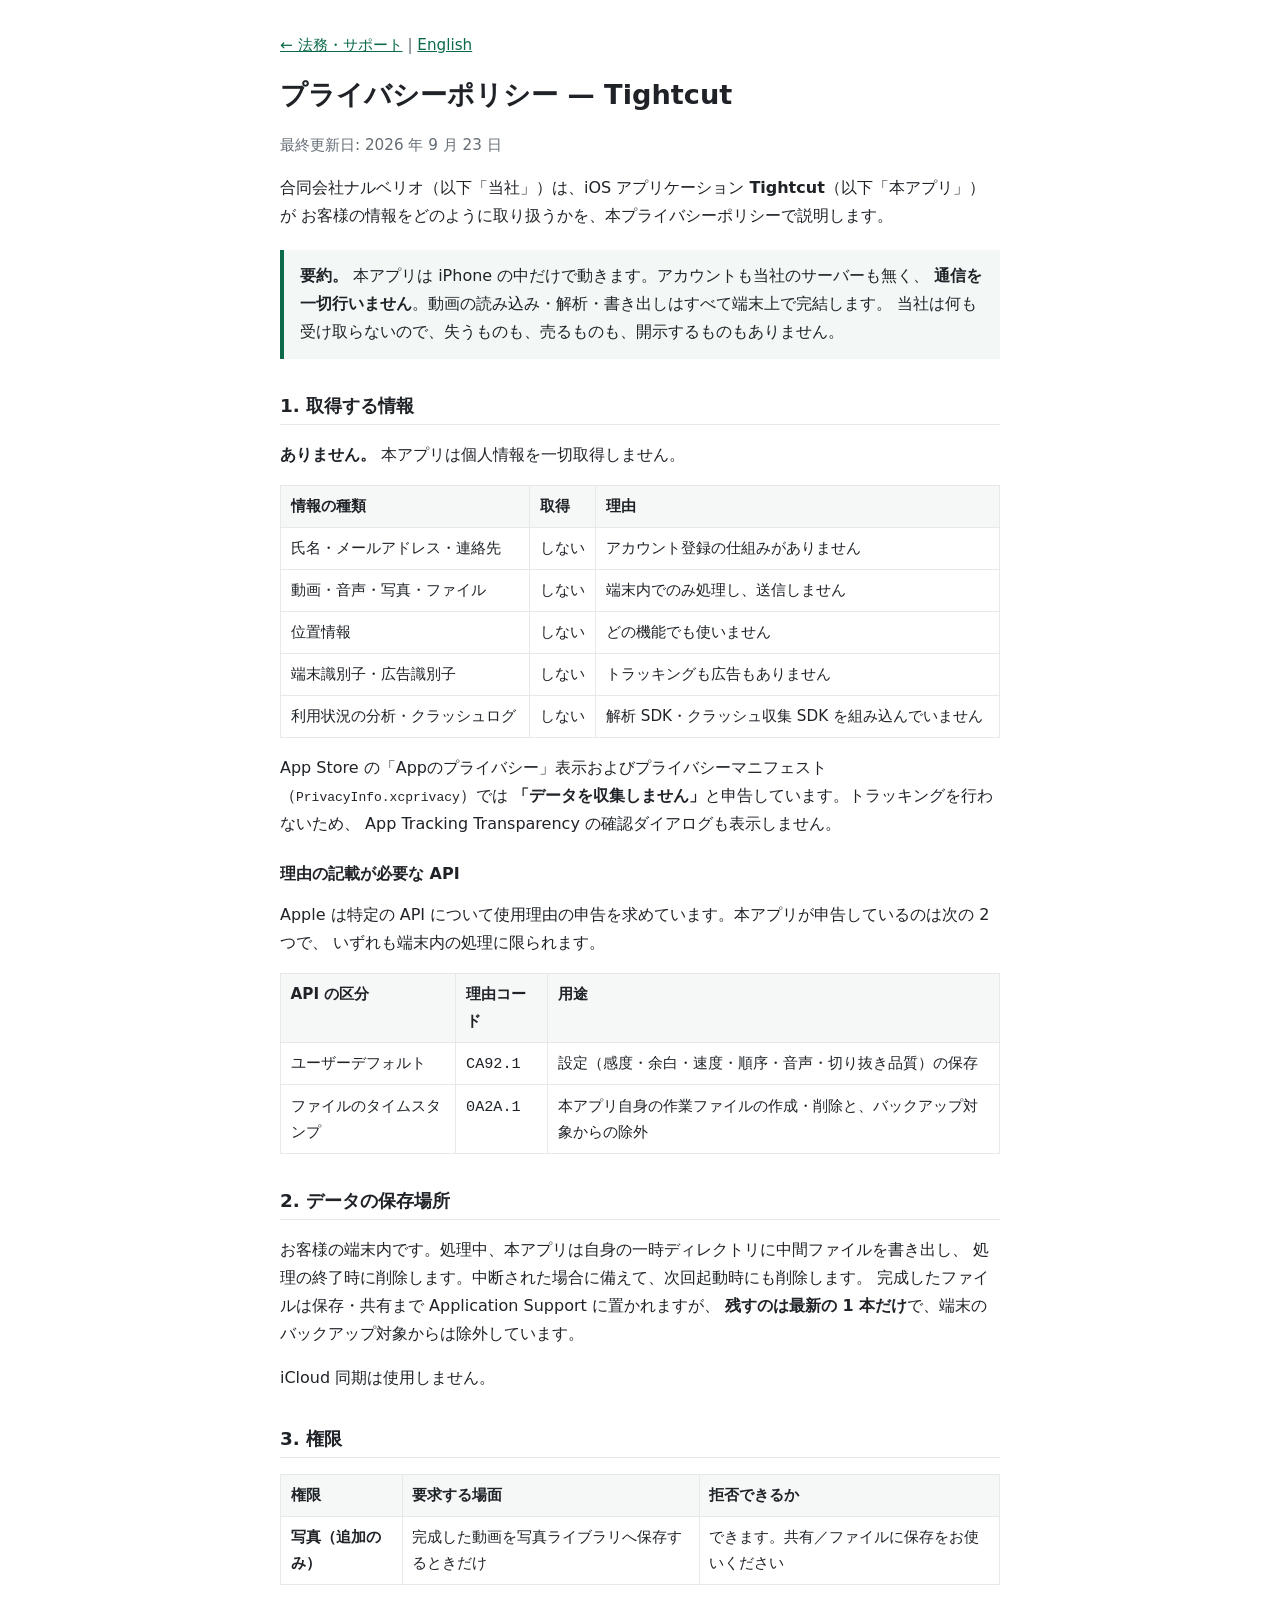
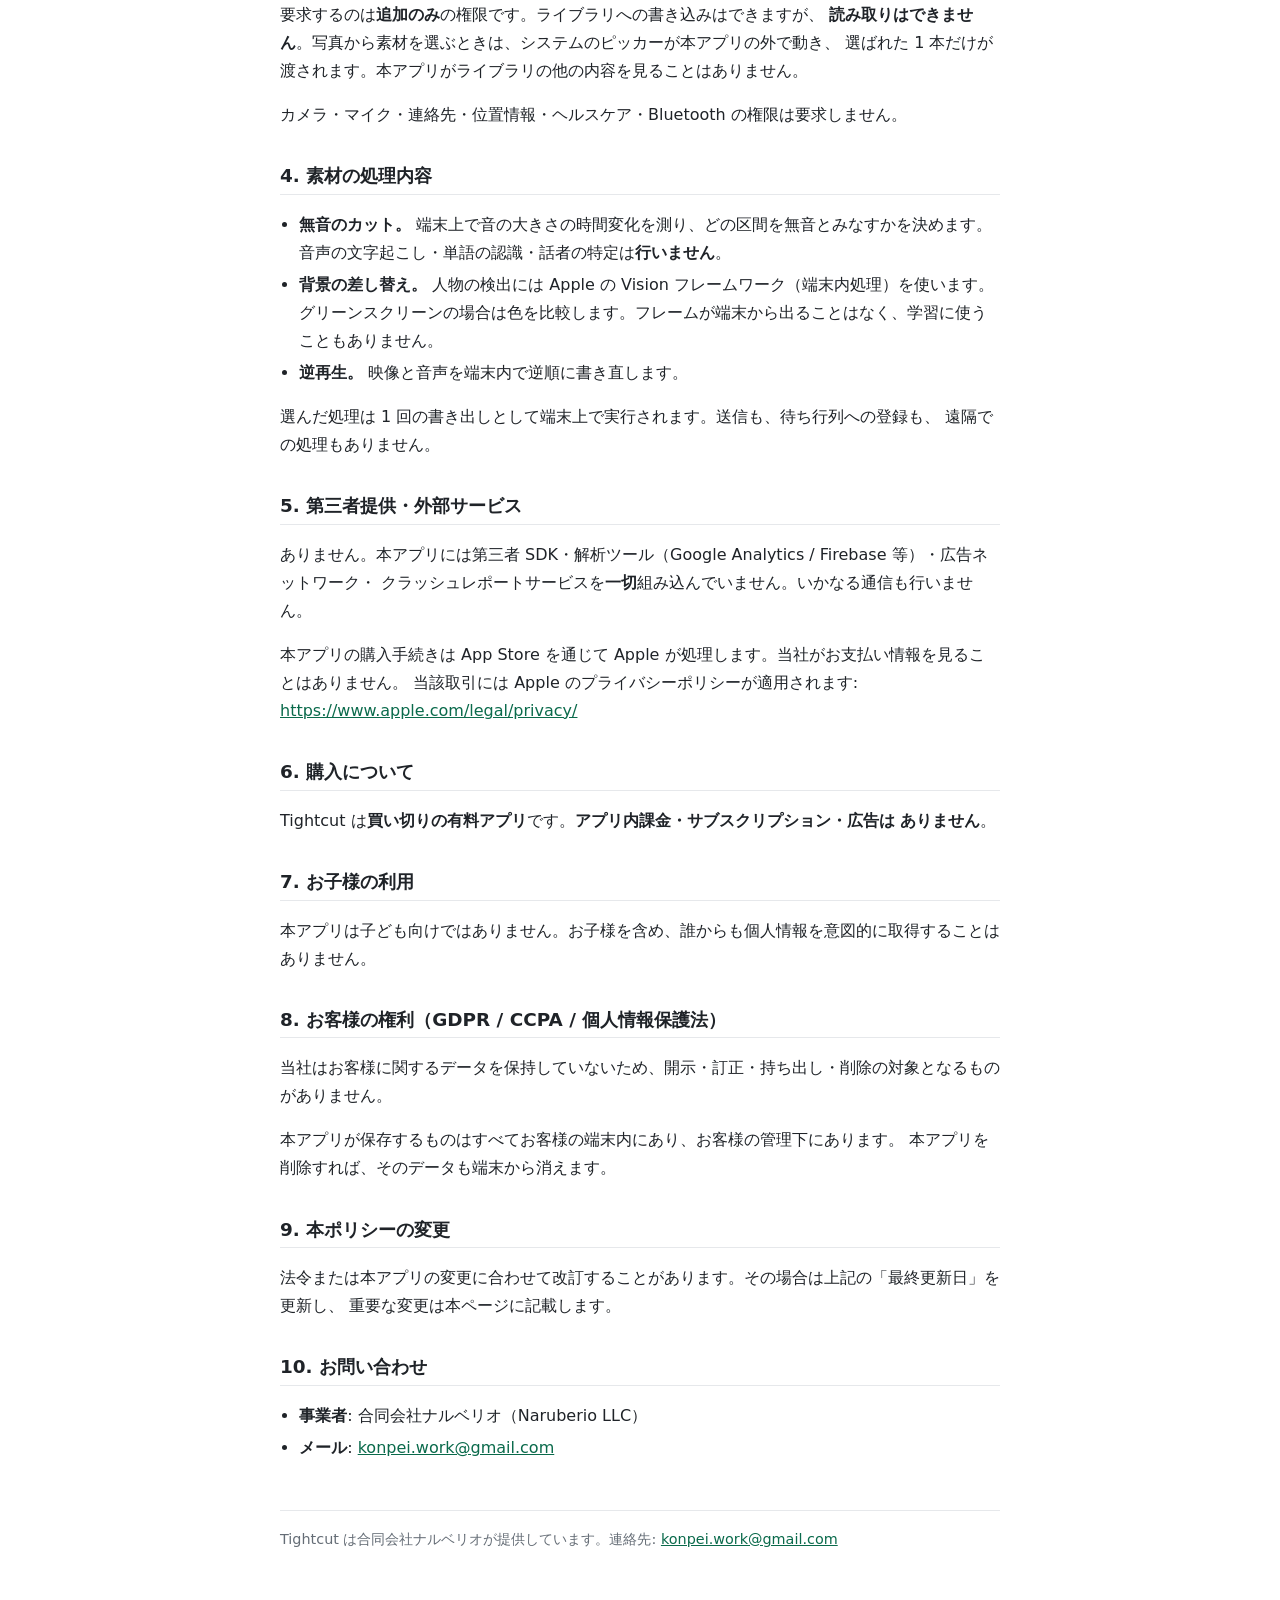
==== privacy-policy-ja.html @ 907ceb96 "docs: Tightcut の法務・サポートページを追加（KAN-833） Co-Authored-By: Claude Opus 5 (1M context) <noreply@anthropic" ====
<!DOCTYPE html>
<html lang="ja">
<head>
  <meta charset="utf-8">
  <meta name="viewport" content="width=device-width, initial-scale=1">
  <title>プライバシーポリシー — Tightcut</title>
  <link rel="stylesheet" href="style.css">
</head>
<body>
  <p class="meta"><a href="index.html">&larr; 法務・サポート</a> | <a href="privacy-policy.html">English</a></p>
  <h1>プライバシーポリシー — Tightcut</h1>
  <p class="meta">最終更新日: 2026 年 9 月 23 日</p>

  <p>合同会社ナルベリオ（以下「当社」）は、iOS アプリケーション <strong>Tightcut</strong>（以下「本アプリ」）が
  お客様の情報をどのように取り扱うかを、本プライバシーポリシーで説明します。</p>

  <div class="lede">
    <strong>要約。</strong> 本アプリは iPhone の中だけで動きます。アカウントも当社のサーバーも無く、
    <strong>通信を一切行いません</strong>。動画の読み込み・解析・書き出しはすべて端末上で完結します。
    当社は何も受け取らないので、失うものも、売るものも、開示するものもありません。
  </div>

  <h2>1. 取得する情報</h2>
  <p><strong>ありません。</strong> 本アプリは個人情報を一切取得しません。</p>
  <table>
    <tr><th>情報の種類</th><th>取得</th><th>理由</th></tr>
    <tr><td>氏名・メールアドレス・連絡先</td><td class="center">しない</td><td>アカウント登録の仕組みがありません</td></tr>
    <tr><td>動画・音声・写真・ファイル</td><td class="center">しない</td><td>端末内でのみ処理し、送信しません</td></tr>
    <tr><td>位置情報</td><td class="center">しない</td><td>どの機能でも使いません</td></tr>
    <tr><td>端末識別子・広告識別子</td><td class="center">しない</td><td>トラッキングも広告もありません</td></tr>
    <tr><td>利用状況の分析・クラッシュログ</td><td class="center">しない</td><td>解析 SDK・クラッシュ収集 SDK を組み込んでいません</td></tr>
  </table>
  <p>App Store の「Appのプライバシー」表示およびプライバシーマニフェスト（<code>PrivacyInfo.xcprivacy</code>）では
  <strong>「データを収集しません」</strong>と申告しています。トラッキングを行わないため、
  App Tracking Transparency の確認ダイアログも表示しません。</p>

  <h3>理由の記載が必要な API</h3>
  <p>Apple は特定の API について使用理由の申告を求めています。本アプリが申告しているのは次の 2 つで、
  いずれも端末内の処理に限られます。</p>
  <table>
    <tr><th>API の区分</th><th>理由コード</th><th>用途</th></tr>
    <tr><td>ユーザーデフォルト</td><td><code>CA92.1</code></td><td>設定（感度・余白・速度・順序・音声・切り抜き品質）の保存</td></tr>
    <tr><td>ファイルのタイムスタンプ</td><td><code>0A2A.1</code></td><td>本アプリ自身の作業ファイルの作成・削除と、バックアップ対象からの除外</td></tr>
  </table>

  <h2>2. データの保存場所</h2>
  <p>お客様の端末内です。処理中、本アプリは自身の一時ディレクトリに中間ファイルを書き出し、
  処理の終了時に削除します。中断された場合に備えて、次回起動時にも削除します。
  完成したファイルは保存・共有まで Application Support に置かれますが、
  <strong>残すのは最新の 1 本だけ</strong>で、端末のバックアップ対象からは除外しています。</p>
  <p>iCloud 同期は使用しません。</p>

  <h2>3. 権限</h2>
  <table>
    <tr><th>権限</th><th>要求する場面</th><th>拒否できるか</th></tr>
    <tr><td><strong>写真（追加のみ）</strong></td><td>完成した動画を写真ライブラリへ保存するときだけ</td><td>できます。共有／ファイルに保存をお使いください</td></tr>
  </table>
  <p>要求するのは<strong>追加のみ</strong>の権限です。ライブラリへの書き込みはできますが、
  <strong>読み取りはできません</strong>。写真から素材を選ぶときは、システムのピッカーが本アプリの外で動き、
  選ばれた 1 本だけが渡されます。本アプリがライブラリの他の内容を見ることはありません。</p>
  <p>カメラ・マイク・連絡先・位置情報・ヘルスケア・Bluetooth の権限は要求しません。</p>

  <h2>4. 素材の処理内容</h2>
  <ul>
    <li><strong>無音のカット。</strong> 端末上で音の大きさの時間変化を測り、どの区間を無音とみなすかを決めます。
    音声の文字起こし・単語の認識・話者の特定は<strong>行いません</strong>。</li>
    <li><strong>背景の差し替え。</strong> 人物の検出には Apple の Vision フレームワーク（端末内処理）を使います。
    グリーンスクリーンの場合は色を比較します。フレームが端末から出ることはなく、学習に使うこともありません。</li>
    <li><strong>逆再生。</strong> 映像と音声を端末内で逆順に書き直します。</li>
  </ul>
  <p>選んだ処理は 1 回の書き出しとして端末上で実行されます。送信も、待ち行列への登録も、
  遠隔での処理もありません。</p>

  <h2>5. 第三者提供・外部サービス</h2>
  <p>ありません。本アプリには第三者 SDK・解析ツール（Google Analytics / Firebase 等）・広告ネットワーク・
  クラッシュレポートサービスを<strong>一切</strong>組み込んでいません。いかなる通信も行いません。</p>
  <p>本アプリの購入手続きは App Store を通じて Apple が処理します。当社がお支払い情報を見ることはありません。
  当該取引には Apple のプライバシーポリシーが適用されます:
  <a href="https://www.apple.com/legal/privacy/">https://www.apple.com/legal/privacy/</a></p>

  <h2>6. 購入について</h2>
  <p>Tightcut は<strong>買い切りの有料アプリ</strong>です。<strong>アプリ内課金・サブスクリプション・広告は
  ありません</strong>。</p>

  <h2>7. お子様の利用</h2>
  <p>本アプリは子ども向けではありません。お子様を含め、誰からも個人情報を意図的に取得することはありません。</p>

  <h2>8. お客様の権利（GDPR / CCPA / 個人情報保護法）</h2>
  <p>当社はお客様に関するデータを保持していないため、開示・訂正・持ち出し・削除の対象となるものがありません。</p>
  <p>本アプリが保存するものはすべてお客様の端末内にあり、お客様の管理下にあります。
  本アプリを削除すれば、そのデータも端末から消えます。</p>

  <h2>9. 本ポリシーの変更</h2>
  <p>法令または本アプリの変更に合わせて改訂することがあります。その場合は上記の「最終更新日」を更新し、
  重要な変更は本ページに記載します。</p>

  <h2>10. お問い合わせ</h2>
  <ul>
    <li><strong>事業者</strong>: 合同会社ナルベリオ（Naruberio LLC）</li>
    <li><strong>メール</strong>: <a href="mailto:konpei.work@gmail.com">konpei.work@gmail.com</a></li>
  </ul>

  <footer>Tightcut は合同会社ナルベリオが提供しています。連絡先: <a href="mailto:konpei.work@gmail.com">konpei.work@gmail.com</a></footer>
</body>
</html>
---- style.css ----
/* Tightcut 法務・サポートページの共通スタイル。
   ページごとに <style> を写すと 7 か所の重複になるので 1 本に寄せる。 */
body {
  font-family: -apple-system, BlinkMacSystemFont, "Segoe UI", "Hiragino Sans",
    "Noto Sans JP", system-ui, sans-serif;
  max-width: 720px;
  margin: 2rem auto;
  padding: 0 1rem 4rem;
  line-height: 1.75;
  color: #1f2328;
  background: #fff;
}
h1,
h2,
h3 { font-weight: 600; line-height: 1.35; }
h1 { font-size: 1.7rem; }
h2 {
  font-size: 1.15rem;
  margin-top: 2.2rem;
  border-bottom: 1px solid #e6e8eb;
  padding-bottom: 0.3rem;
}
h3 { font-size: 1rem; margin-top: 1.6rem; }
a { color: #0a6a4b; }
a:hover { text-decoration: underline; }
ul { padding-left: 1.2rem; }
li { margin: 0.25rem 0; }
table { border-collapse: collapse; width: 100%; margin: 1rem 0; font-size: 0.95rem; }
th,
td { border: 1px solid #e6e8eb; padding: 0.45rem 0.6rem; text-align: left; vertical-align: top; }
th { background: #f6f8f7; font-weight: 600; }
td.center { text-align: center; }
.meta { color: #656d76; font-size: 0.95rem; }
.lede { background: #f3f8f6; border-left: 4px solid #0a6a4b; padding: 0.8rem 1rem; margin: 1.2rem 0; }
footer {
  margin-top: 3rem;
  color: #656d76;
  font-size: 0.9rem;
  border-top: 1px solid #e6e8eb;
  padding-top: 1rem;
}
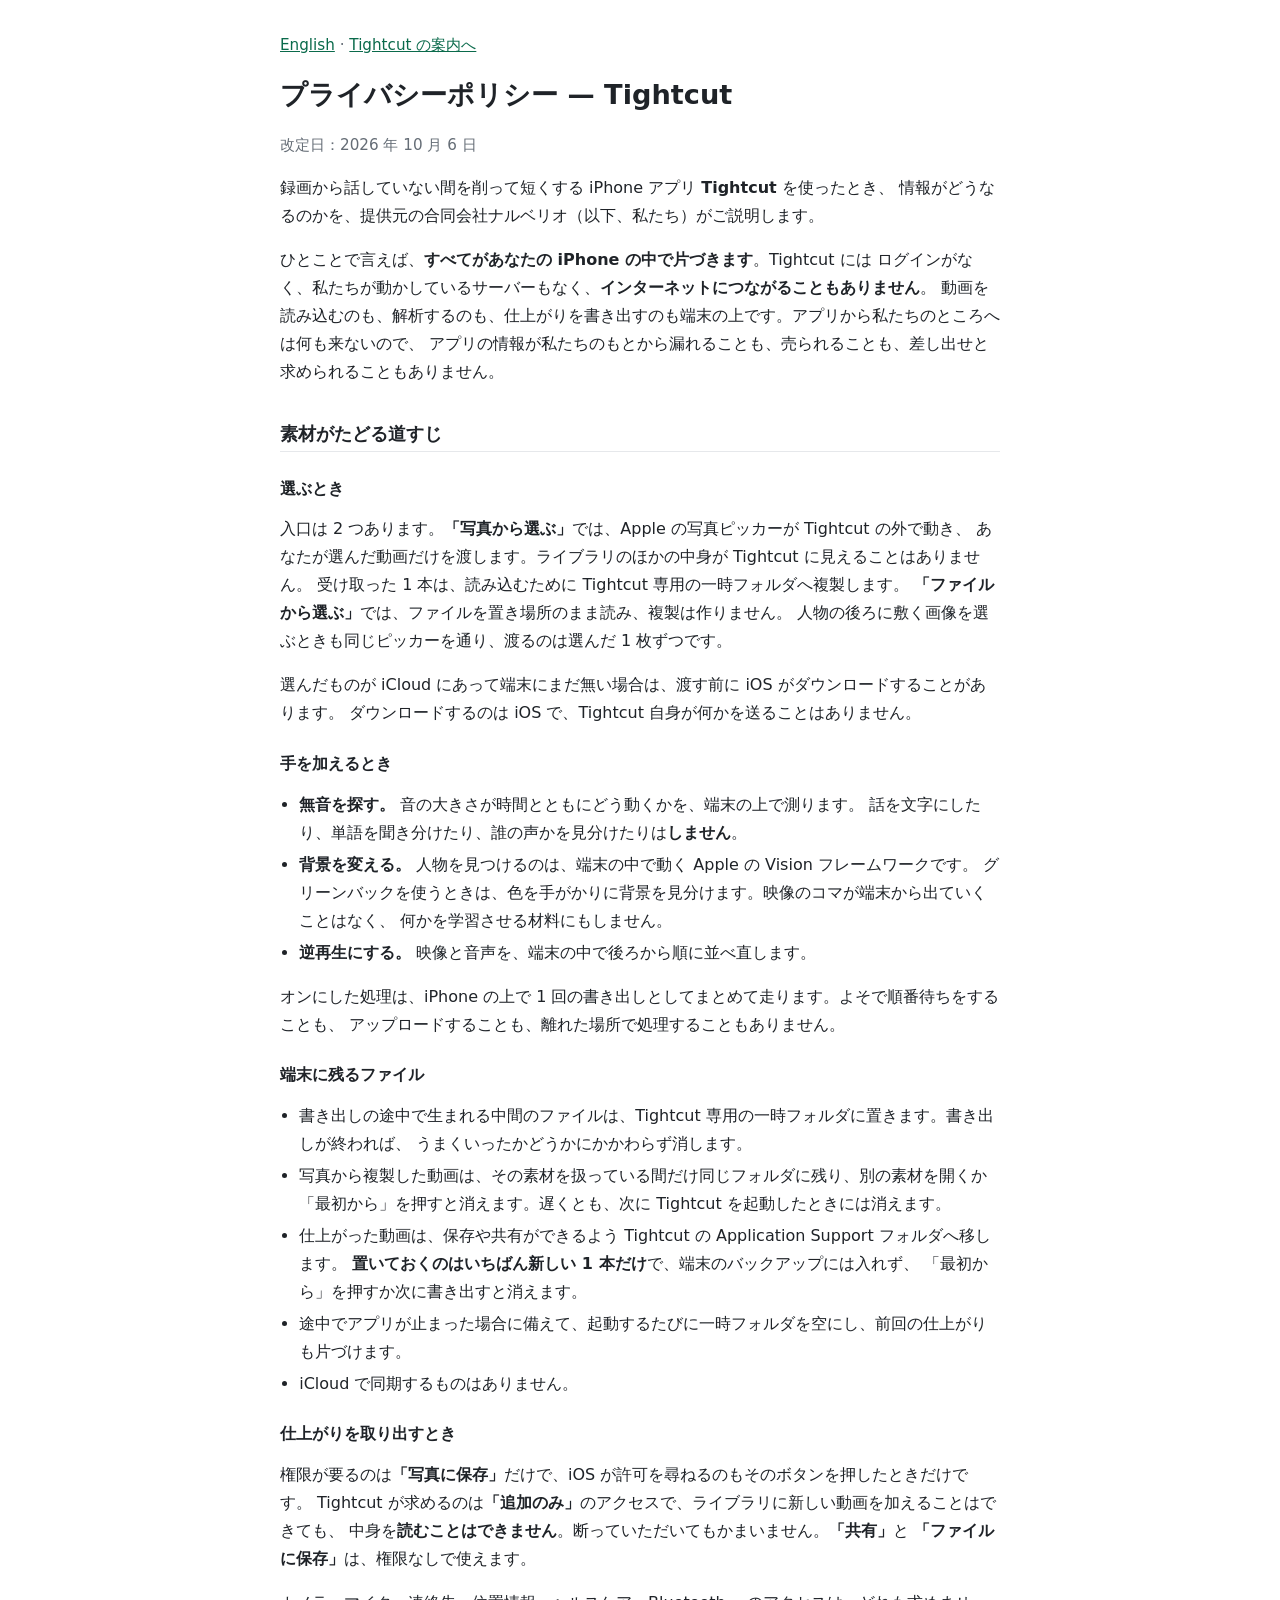
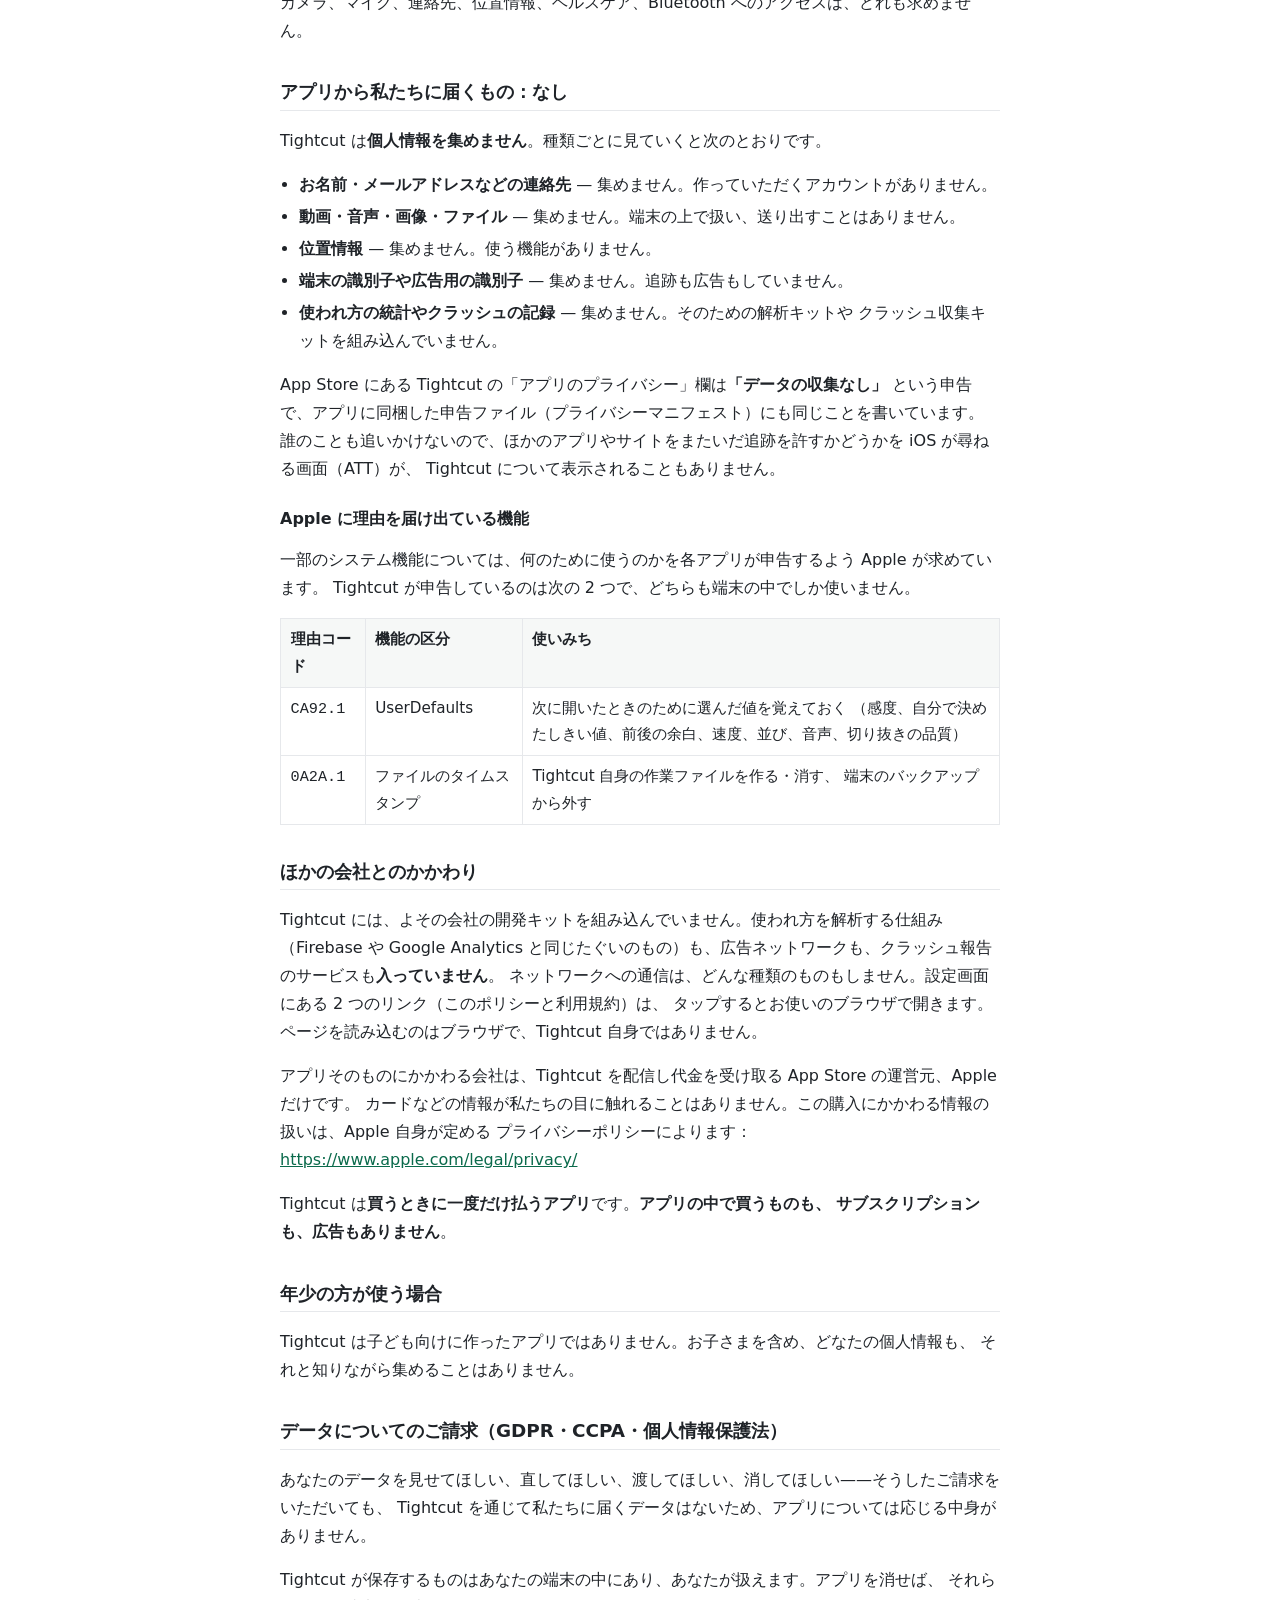
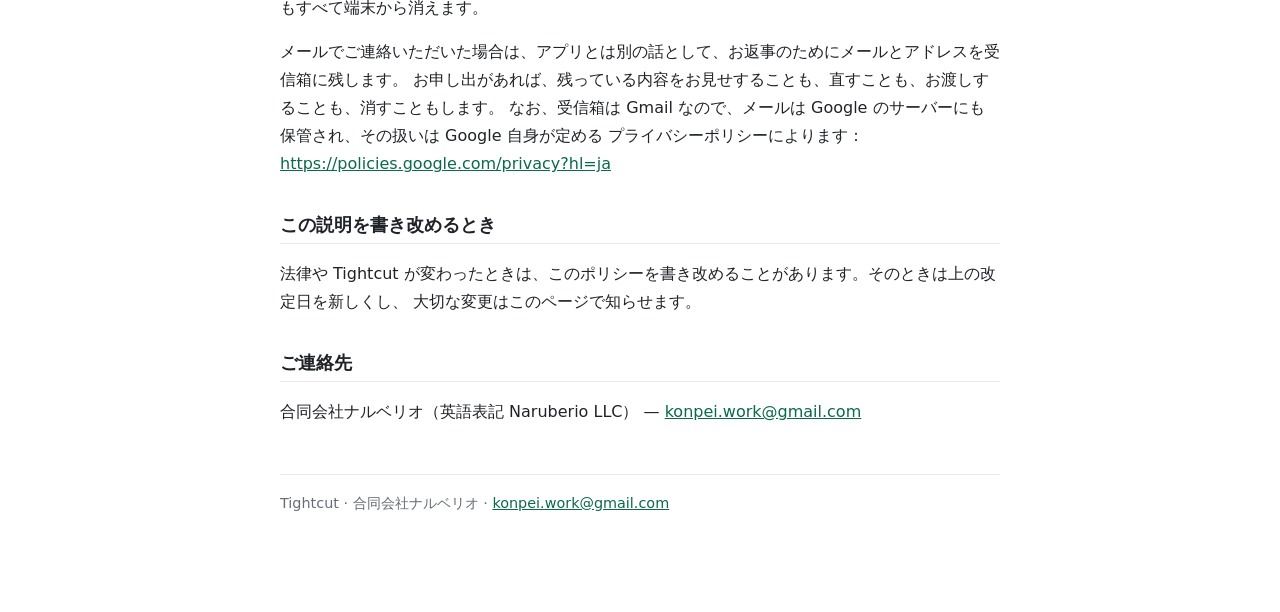
==== commit ded75a90: "docs: 法務ページ 4 本を型から書き直す（KAN-891） Co-Authored-By: Claude Opus 5.5 <noreply@anthropic.com>" ====
--- a/privacy-policy-ja.html
+++ b/privacy-policy-ja.html
@@ -7,99 +7,121 @@
   <link rel="stylesheet" href="style.css">
 </head>
 <body>
-  <p class="meta"><a href="index.html">&larr; 法務・サポート</a> | <a href="privacy-policy.html">English</a></p>
+  <p class="meta"><a href="privacy-policy.html" lang="en" hreflang="en">English</a> · <a href="index.html">Tightcut の案内へ</a></p>
   <h1>プライバシーポリシー — Tightcut</h1>
-  <p class="meta">最終更新日: 2026 年 9 月 23 日</p>
+  <p class="meta">改定日：2026 年 10 月 6 日</p>
 
-  <p>合同会社ナルベリオ（以下「当社」）は、iOS アプリケーション <strong>Tightcut</strong>（以下「本アプリ」）が
-  お客様の情報をどのように取り扱うかを、本プライバシーポリシーで説明します。</p>
+  <p>録画から話していない間を削って短くする iPhone アプリ <strong>Tightcut</strong> を使ったとき、
+  情報がどうなるのかを、提供元の合同会社ナルベリオ（以下、私たち）がご説明します。</p>
+  <p>ひとことで言えば、<strong>すべてがあなたの iPhone の中で片づきます</strong>。Tightcut には
+  ログインがなく、私たちが動かしているサーバーもなく、<strong>インターネットにつながることもありません</strong>。
+  動画を読み込むのも、解析するのも、仕上がりを書き出すのも端末の上です。アプリから私たちのところへは何も来ないので、
+  アプリの情報が私たちのもとから漏れることも、売られることも、差し出せと求められることもありません。</p>
 
-  <div class="lede">
-    <strong>要約。</strong> 本アプリは iPhone の中だけで動きます。アカウントも当社のサーバーも無く、
-    <strong>通信を一切行いません</strong>。動画の読み込み・解析・書き出しはすべて端末上で完結します。
-    当社は何も受け取らないので、失うものも、売るものも、開示するものもありません。
-  </div>
+  <h2 id="path">素材がたどる道すじ</h2>
 
-  <h2>1. 取得する情報</h2>
-  <p><strong>ありません。</strong> 本アプリは個人情報を一切取得しません。</p>
+  <h3>選ぶとき</h3>
+  <p>入口は 2 つあります。<strong>「写真から選ぶ」</strong>では、Apple の写真ピッカーが Tightcut の外で動き、
+  あなたが選んだ動画だけを渡します。ライブラリのほかの中身が Tightcut に見えることはありません。
+  受け取った 1 本は、読み込むために Tightcut 専用の一時フォルダへ複製します。
+  <strong>「ファイルから選ぶ」</strong>では、ファイルを置き場所のまま読み、複製は作りません。
+  人物の後ろに敷く画像を選ぶときも同じピッカーを通り、渡るのは選んだ 1 枚ずつです。</p>
+  <p>選んだものが iCloud にあって端末にまだ無い場合は、渡す前に iOS がダウンロードすることがあります。
+  ダウンロードするのは iOS で、Tightcut 自身が何かを送ることはありません。</p>
+
+  <h3>手を加えるとき</h3>
+  <ul>
+    <li><strong>無音を探す。</strong> 音の大きさが時間とともにどう動くかを、端末の上で測ります。
+    話を文字にしたり、単語を聞き分けたり、誰の声かを見分けたりは<strong>しません</strong>。</li>
+    <li><strong>背景を変える。</strong> 人物を見つけるのは、端末の中で動く Apple の Vision フレームワークです。
+    グリーンバックを使うときは、色を手がかりに背景を見分けます。映像のコマが端末から出ていくことはなく、
+    何かを学習させる材料にもしません。</li>
+    <li><strong>逆再生にする。</strong> 映像と音声を、端末の中で後ろから順に並べ直します。</li>
+  </ul>
+  <p>オンにした処理は、iPhone の上で 1 回の書き出しとしてまとめて走ります。よそで順番待ちをすることも、
+  アップロードすることも、離れた場所で処理することもありません。</p>
+
+  <h3>端末に残るファイル</h3>
+  <ul>
+    <li>書き出しの途中で生まれる中間のファイルは、Tightcut 専用の一時フォルダに置きます。書き出しが終われば、
+    うまくいったかどうかにかかわらず消します。</li>
+    <li>写真から複製した動画は、その素材を扱っている間だけ同じフォルダに残り、別の素材を開くか
+    「最初から」を押すと消えます。遅くとも、次に Tightcut を起動したときには消えます。</li>
+    <li>仕上がった動画は、保存や共有ができるよう Tightcut の Application Support フォルダへ移します。
+    <strong>置いておくのはいちばん新しい 1 本だけ</strong>で、端末のバックアップには入れず、
+    「最初から」を押すか次に書き出すと消えます。</li>
+    <li>途中でアプリが止まった場合に備えて、起動するたびに一時フォルダを空にし、前回の仕上がりも片づけます。</li>
+    <li>iCloud で同期するものはありません。</li>
+  </ul>
+
+  <h3>仕上がりを取り出すとき</h3>
+  <p>権限が要るのは<strong>「写真に保存」</strong>だけで、iOS が許可を尋ねるのもそのボタンを押したときだけです。
+  Tightcut が求めるのは<strong>「追加のみ」</strong>のアクセスで、ライブラリに新しい動画を加えることはできても、
+  中身を<strong>読むことはできません</strong>。断っていただいてもかまいません。<strong>「共有」</strong>と
+  <strong>「ファイルに保存」</strong>は、権限なしで使えます。</p>
+  <p>カメラ、マイク、連絡先、位置情報、ヘルスケア、Bluetooth へのアクセスは、どれも求めません。</p>
+
+  <h2 id="collected">アプリから私たちに届くもの：なし</h2>
+  <p>Tightcut は<strong>個人情報を集めません</strong>。種類ごとに見ていくと次のとおりです。</p>
+  <ul>
+    <li><strong>お名前・メールアドレスなどの連絡先</strong> — 集めません。作っていただくアカウントがありません。</li>
+    <li><strong>動画・音声・画像・ファイル</strong> — 集めません。端末の上で扱い、送り出すことはありません。</li>
+    <li><strong>位置情報</strong> — 集めません。使う機能がありません。</li>
+    <li><strong>端末の識別子や広告用の識別子</strong> — 集めません。追跡も広告もしていません。</li>
+    <li><strong>使われ方の統計やクラッシュの記録</strong> — 集めません。そのための解析キットや
+    クラッシュ収集キットを組み込んでいません。</li>
+  </ul>
+  <p>App Store にある Tightcut の「アプリのプライバシー」欄は<strong>「データの収集なし」</strong>
+  という申告で、アプリに同梱した申告ファイル（プライバシーマニフェスト）にも同じことを書いています。
+  誰のことも追いかけないので、ほかのアプリやサイトをまたいだ追跡を許すかどうかを iOS が尋ねる画面（ATT）が、
+  Tightcut について表示されることもありません。</p>
+
+  <h3>Apple に理由を届け出ている機能</h3>
+  <p>一部のシステム機能については、何のために使うのかを各アプリが申告するよう Apple が求めています。
+  Tightcut が申告しているのは次の 2 つで、どちらも端末の中でしか使いません。</p>
   <table>
-    <tr><th>情報の種類</th><th>取得</th><th>理由</th></tr>
-    <tr><td>氏名・メールアドレス・連絡先</td><td class="center">しない</td><td>アカウント登録の仕組みがありません</td></tr>
-    <tr><td>動画・音声・写真・ファイル</td><td class="center">しない</td><td>端末内でのみ処理し、送信しません</td></tr>
-    <tr><td>位置情報</td><td class="center">しない</td><td>どの機能でも使いません</td></tr>
-    <tr><td>端末識別子・広告識別子</td><td class="center">しない</td><td>トラッキングも広告もありません</td></tr>
-    <tr><td>利用状況の分析・クラッシュログ</td><td class="center">しない</td><td>解析 SDK・クラッシュ収集 SDK を組み込んでいません</td></tr>
-  </table>
-  <p>App Store の「Appのプライバシー」表示およびプライバシーマニフェスト（<code>PrivacyInfo.xcprivacy</code>）では
-  <strong>「データを収集しません」</strong>と申告しています。トラッキングを行わないため、
-  App Tracking Transparency の確認ダイアログも表示しません。</p>
-
-  <h3>理由の記載が必要な API</h3>
-  <p>Apple は特定の API について使用理由の申告を求めています。本アプリが申告しているのは次の 2 つで、
-  いずれも端末内の処理に限られます。</p>
-  <table>
-    <tr><th>API の区分</th><th>理由コード</th><th>用途</th></tr>
-    <tr><td>ユーザーデフォルト</td><td><code>CA92.1</code></td><td>設定（感度・余白・速度・順序・音声・切り抜き品質）の保存</td></tr>
-    <tr><td>ファイルのタイムスタンプ</td><td><code>0A2A.1</code></td><td>本アプリ自身の作業ファイルの作成・削除と、バックアップ対象からの除外</td></tr>
+    <tr><th>理由コード</th><th>機能の区分</th><th>使いみち</th></tr>
+    <tr><td><code>CA92.1</code></td><td>UserDefaults</td><td>次に開いたときのために選んだ値を覚えておく
+    （感度、自分で決めたしきい値、前後の余白、速度、並び、音声、切り抜きの品質）</td></tr>
+    <tr><td><code>0A2A.1</code></td><td>ファイルのタイムスタンプ</td><td>Tightcut 自身の作業ファイルを作る・消す、
+    端末のバックアップから外す</td></tr>
   </table>
 
-  <h2>2. データの保存場所</h2>
-  <p>お客様の端末内です。処理中、本アプリは自身の一時ディレクトリに中間ファイルを書き出し、
-  処理の終了時に削除します。中断された場合に備えて、次回起動時にも削除します。
-  完成したファイルは保存・共有まで Application Support に置かれますが、
-  <strong>残すのは最新の 1 本だけ</strong>で、端末のバックアップ対象からは除外しています。</p>
-  <p>iCloud 同期は使用しません。</p>
+  <h2 id="others">ほかの会社とのかかわり</h2>
+  <p>Tightcut には、よその会社の開発キットを組み込んでいません。使われ方を解析する仕組み（Firebase や
+  Google Analytics と同じたぐいのもの）も、広告ネットワークも、クラッシュ報告のサービスも<strong>入っていません</strong>。
+  ネットワークへの通信は、どんな種類のものもしません。設定画面にある 2 つのリンク（このポリシーと利用規約）は、
+  タップするとお使いのブラウザで開きます。ページを読み込むのはブラウザで、Tightcut 自身ではありません。</p>
+  <p>アプリそのものにかかわる会社は、Tightcut を配信し代金を受け取る App Store の運営元、Apple だけです。
+  カードなどの情報が私たちの目に触れることはありません。この購入にかかわる情報の扱いは、Apple 自身が定める
+  プライバシーポリシーによります：
+  <a href="https://www.apple.com/legal/privacy/">https://www.apple.com/legal/privacy/</a></p>
+  <p>Tightcut は<strong>買うときに一度だけ払うアプリ</strong>です。<strong>アプリの中で買うものも、
+  サブスクリプションも、広告もありません</strong>。</p>
 
-  <h2>3. 権限</h2>
-  <table>
-    <tr><th>権限</th><th>要求する場面</th><th>拒否できるか</th></tr>
-    <tr><td><strong>写真（追加のみ）</strong></td><td>完成した動画を写真ライブラリへ保存するときだけ</td><td>できます。共有／ファイルに保存をお使いください</td></tr>
-  </table>
-  <p>要求するのは<strong>追加のみ</strong>の権限です。ライブラリへの書き込みはできますが、
-  <strong>読み取りはできません</strong>。写真から素材を選ぶときは、システムのピッカーが本アプリの外で動き、
-  選ばれた 1 本だけが渡されます。本アプリがライブラリの他の内容を見ることはありません。</p>
-  <p>カメラ・マイク・連絡先・位置情報・ヘルスケア・Bluetooth の権限は要求しません。</p>
+  <h2 id="young">年少の方が使う場合</h2>
+  <p>Tightcut は子ども向けに作ったアプリではありません。お子さまを含め、どなたの個人情報も、
+  それと知りながら集めることはありません。</p>
 
-  <h2>4. 素材の処理内容</h2>
-  <ul>
-    <li><strong>無音のカット。</strong> 端末上で音の大きさの時間変化を測り、どの区間を無音とみなすかを決めます。
-    音声の文字起こし・単語の認識・話者の特定は<strong>行いません</strong>。</li>
-    <li><strong>背景の差し替え。</strong> 人物の検出には Apple の Vision フレームワーク（端末内処理）を使います。
-    グリーンスクリーンの場合は色を比較します。フレームが端末から出ることはなく、学習に使うこともありません。</li>
-    <li><strong>逆再生。</strong> 映像と音声を端末内で逆順に書き直します。</li>
-  </ul>
-  <p>選んだ処理は 1 回の書き出しとして端末上で実行されます。送信も、待ち行列への登録も、
-  遠隔での処理もありません。</p>
+  <h2 id="requests">データについてのご請求（GDPR・CCPA・個人情報保護法）</h2>
+  <p>あなたのデータを見せてほしい、直してほしい、渡してほしい、消してほしい——そうしたご請求をいただいても、
+  Tightcut を通じて私たちに届くデータはないため、アプリについては応じる中身がありません。</p>
+  <p>Tightcut が保存するものはあなたの端末の中にあり、あなたが扱えます。アプリを消せば、
+  それらもすべて端末から消えます。</p>
+  <p>メールでご連絡いただいた場合は、アプリとは別の話として、お返事のためにメールとアドレスを受信箱に残します。
+  お申し出があれば、残っている内容をお見せすることも、直すことも、お渡しすることも、消すこともします。
+  なお、受信箱は Gmail なので、メールは Google のサーバーにも保管され、その扱いは Google 自身が定める
+  プライバシーポリシーによります：
+  <a href="https://policies.google.com/privacy?hl=ja">https://policies.google.com/privacy?hl=ja</a></p>
 
-  <h2>5. 第三者提供・外部サービス</h2>
-  <p>ありません。本アプリには第三者 SDK・解析ツール（Google Analytics / Firebase 等）・広告ネットワーク・
-  クラッシュレポートサービスを<strong>一切</strong>組み込んでいません。いかなる通信も行いません。</p>
-  <p>本アプリの購入手続きは App Store を通じて Apple が処理します。当社がお支払い情報を見ることはありません。
-  当該取引には Apple のプライバシーポリシーが適用されます:
-  <a href="https://www.apple.com/legal/privacy/">https://www.apple.com/legal/privacy/</a></p>
+  <h2 id="revisions">この説明を書き改めるとき</h2>
+  <p>法律や Tightcut が変わったときは、このポリシーを書き改めることがあります。そのときは上の改定日を新しくし、
+  大切な変更はこのページで知らせます。</p>
 
-  <h2>6. 購入について</h2>
-  <p>Tightcut は<strong>買い切りの有料アプリ</strong>です。<strong>アプリ内課金・サブスクリプション・広告は
-  ありません</strong>。</p>
+  <h2 id="contact">ご連絡先</h2>
+  <p>合同会社ナルベリオ（英語表記 <span lang="en">Naruberio LLC</span>） —
+  <a href="mailto:konpei.work@gmail.com">konpei.work@gmail.com</a></p>
 
-  <h2>7. お子様の利用</h2>
-  <p>本アプリは子ども向けではありません。お子様を含め、誰からも個人情報を意図的に取得することはありません。</p>
-
-  <h2>8. お客様の権利（GDPR / CCPA / 個人情報保護法）</h2>
-  <p>当社はお客様に関するデータを保持していないため、開示・訂正・持ち出し・削除の対象となるものがありません。</p>
-  <p>本アプリが保存するものはすべてお客様の端末内にあり、お客様の管理下にあります。
-  本アプリを削除すれば、そのデータも端末から消えます。</p>
-
-  <h2>9. 本ポリシーの変更</h2>
-  <p>法令または本アプリの変更に合わせて改訂することがあります。その場合は上記の「最終更新日」を更新し、
-  重要な変更は本ページに記載します。</p>
-
-  <h2>10. お問い合わせ</h2>
-  <ul>
-    <li><strong>事業者</strong>: 合同会社ナルベリオ（Naruberio LLC）</li>
-    <li><strong>メール</strong>: <a href="mailto:konpei.work@gmail.com">konpei.work@gmail.com</a></li>
-  </ul>
-
-  <footer>Tightcut は合同会社ナルベリオが提供しています。連絡先: <a href="mailto:konpei.work@gmail.com">konpei.work@gmail.com</a></footer>
+  <footer>Tightcut · 合同会社ナルベリオ · <a href="mailto:konpei.work@gmail.com">konpei.work@gmail.com</a></footer>
 </body>
 </html>
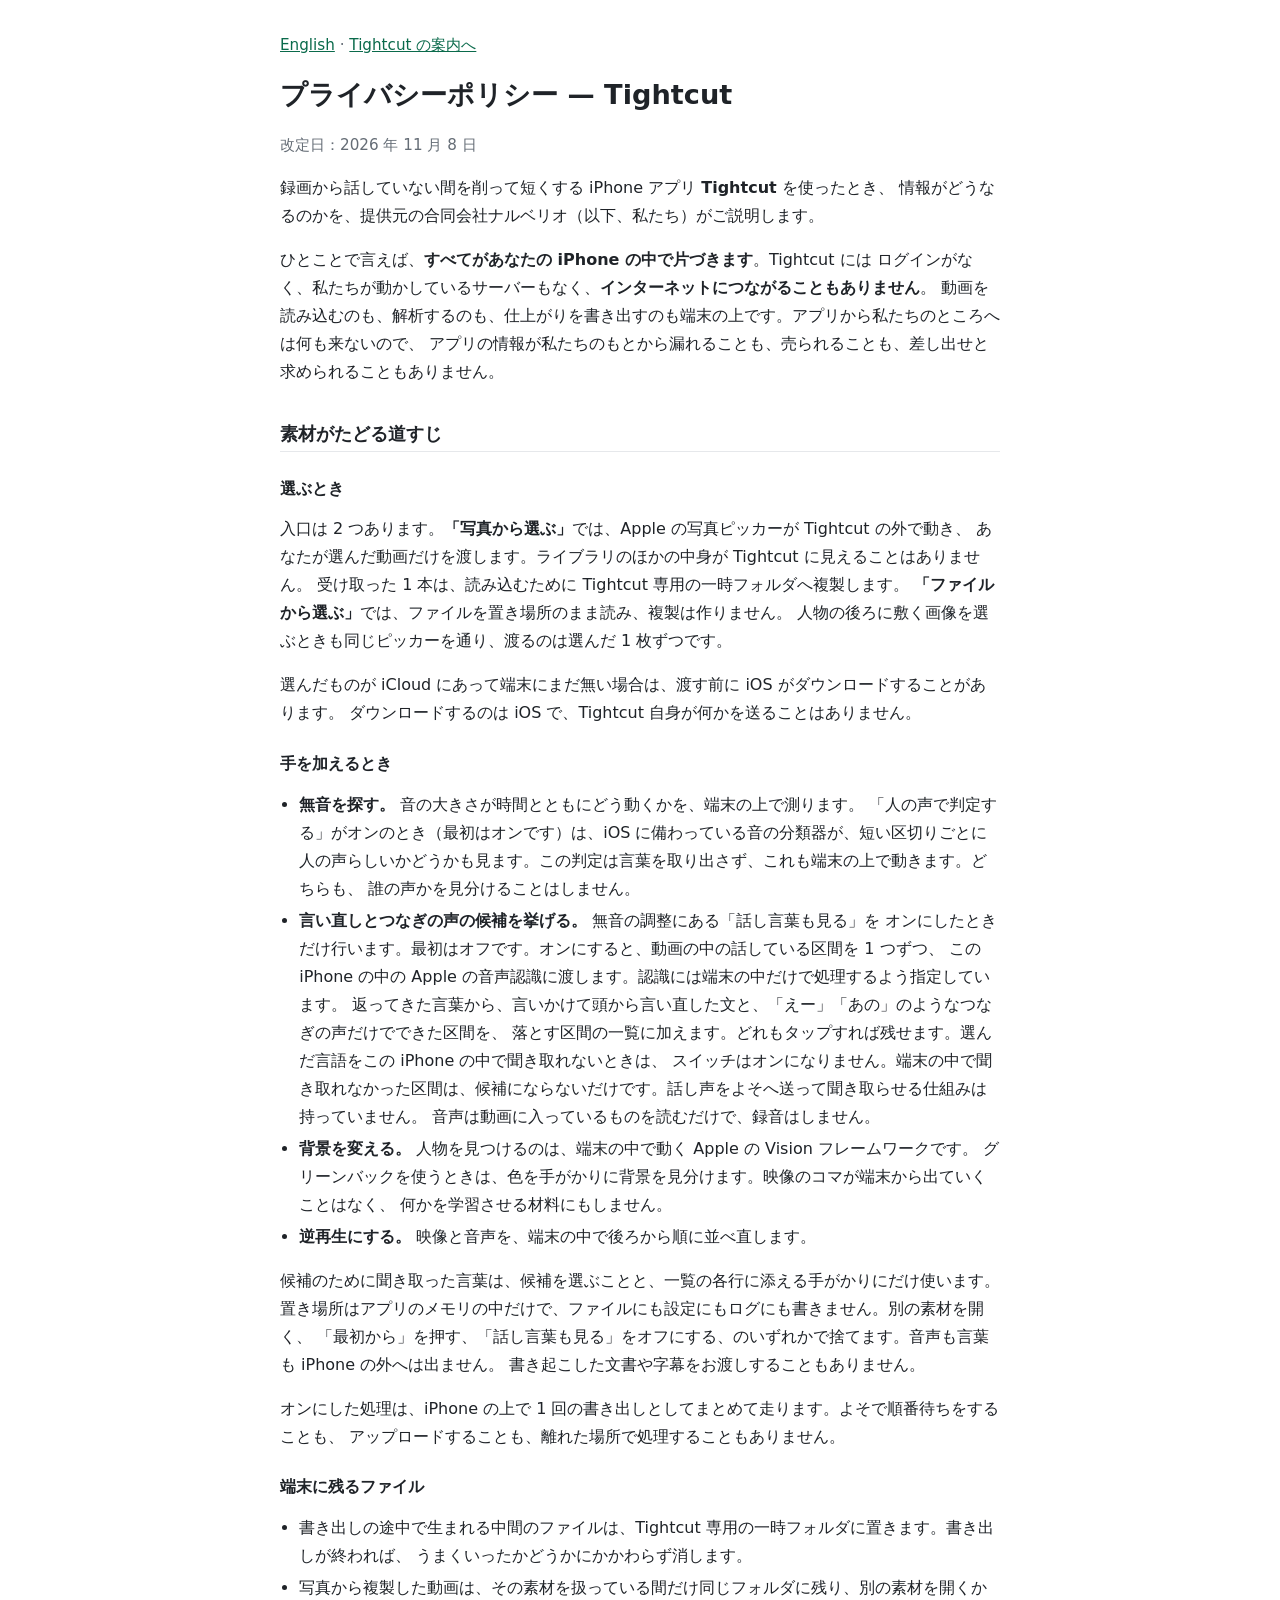
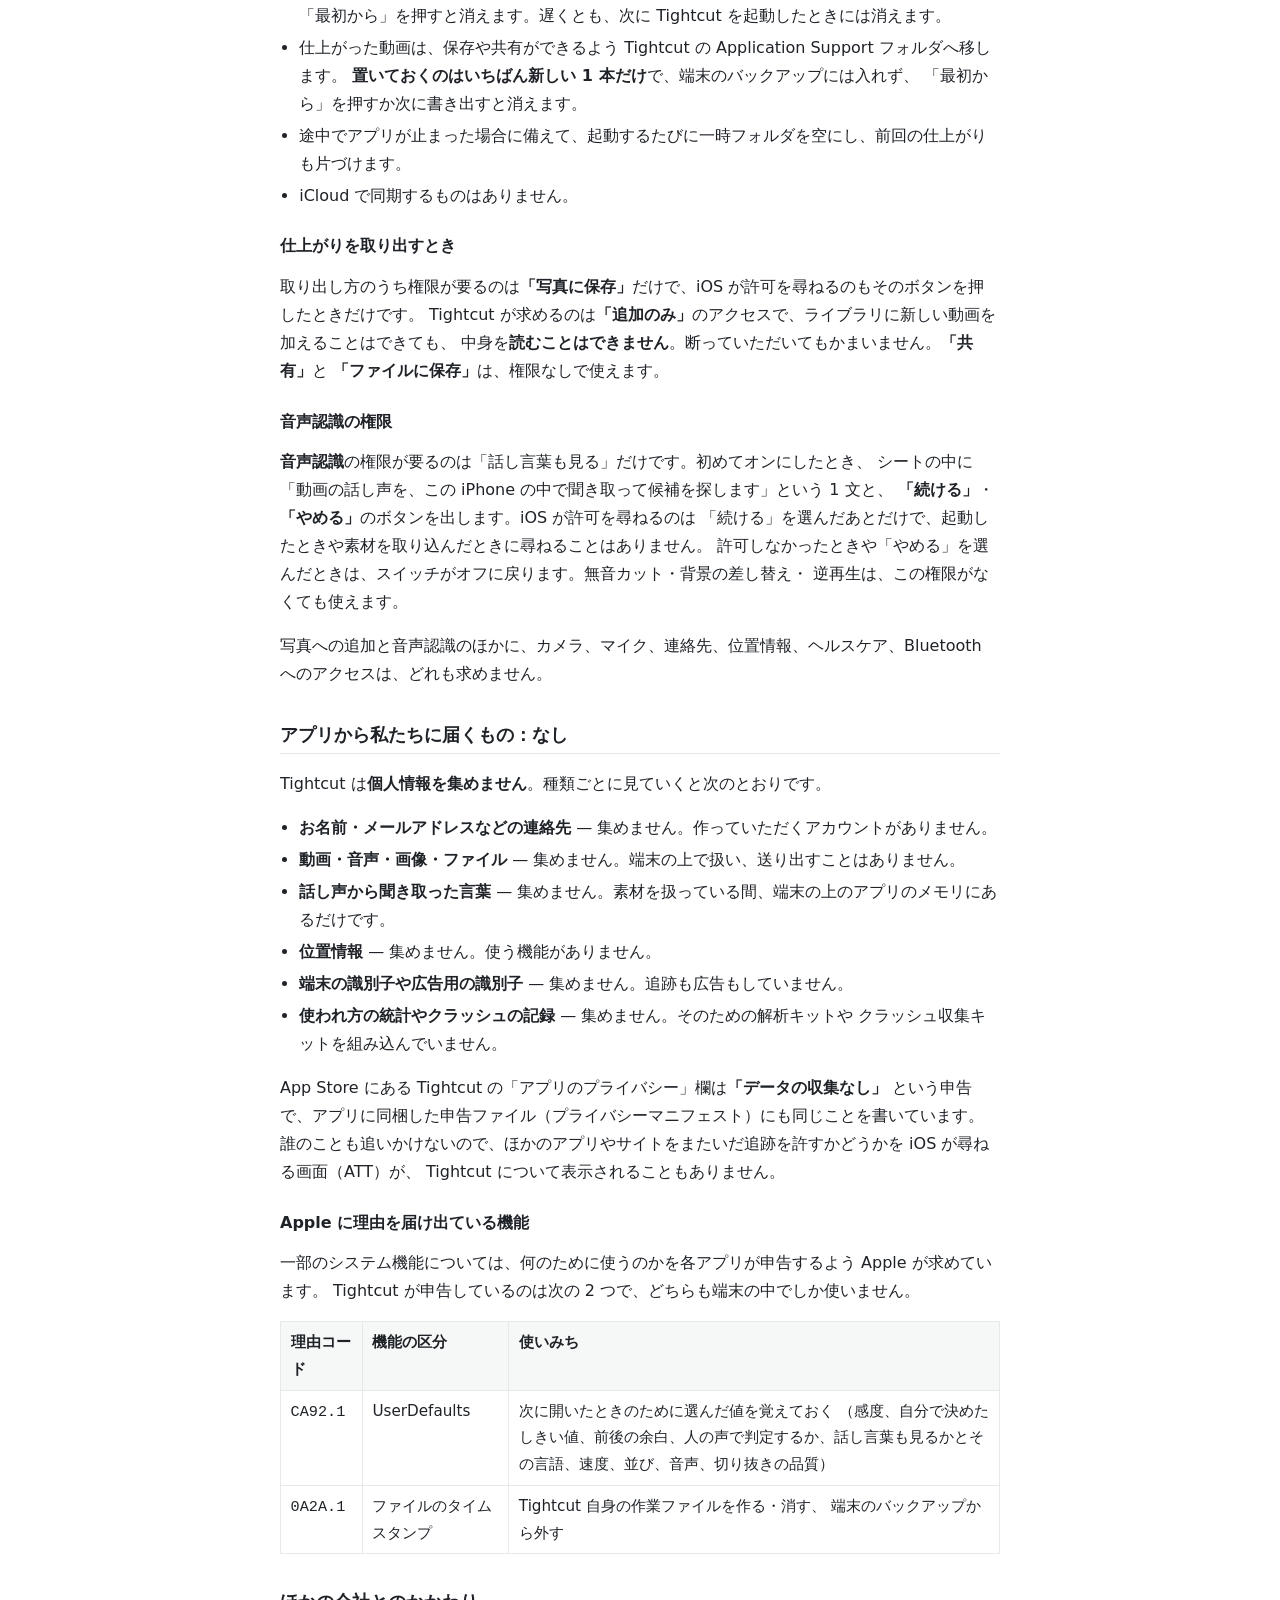
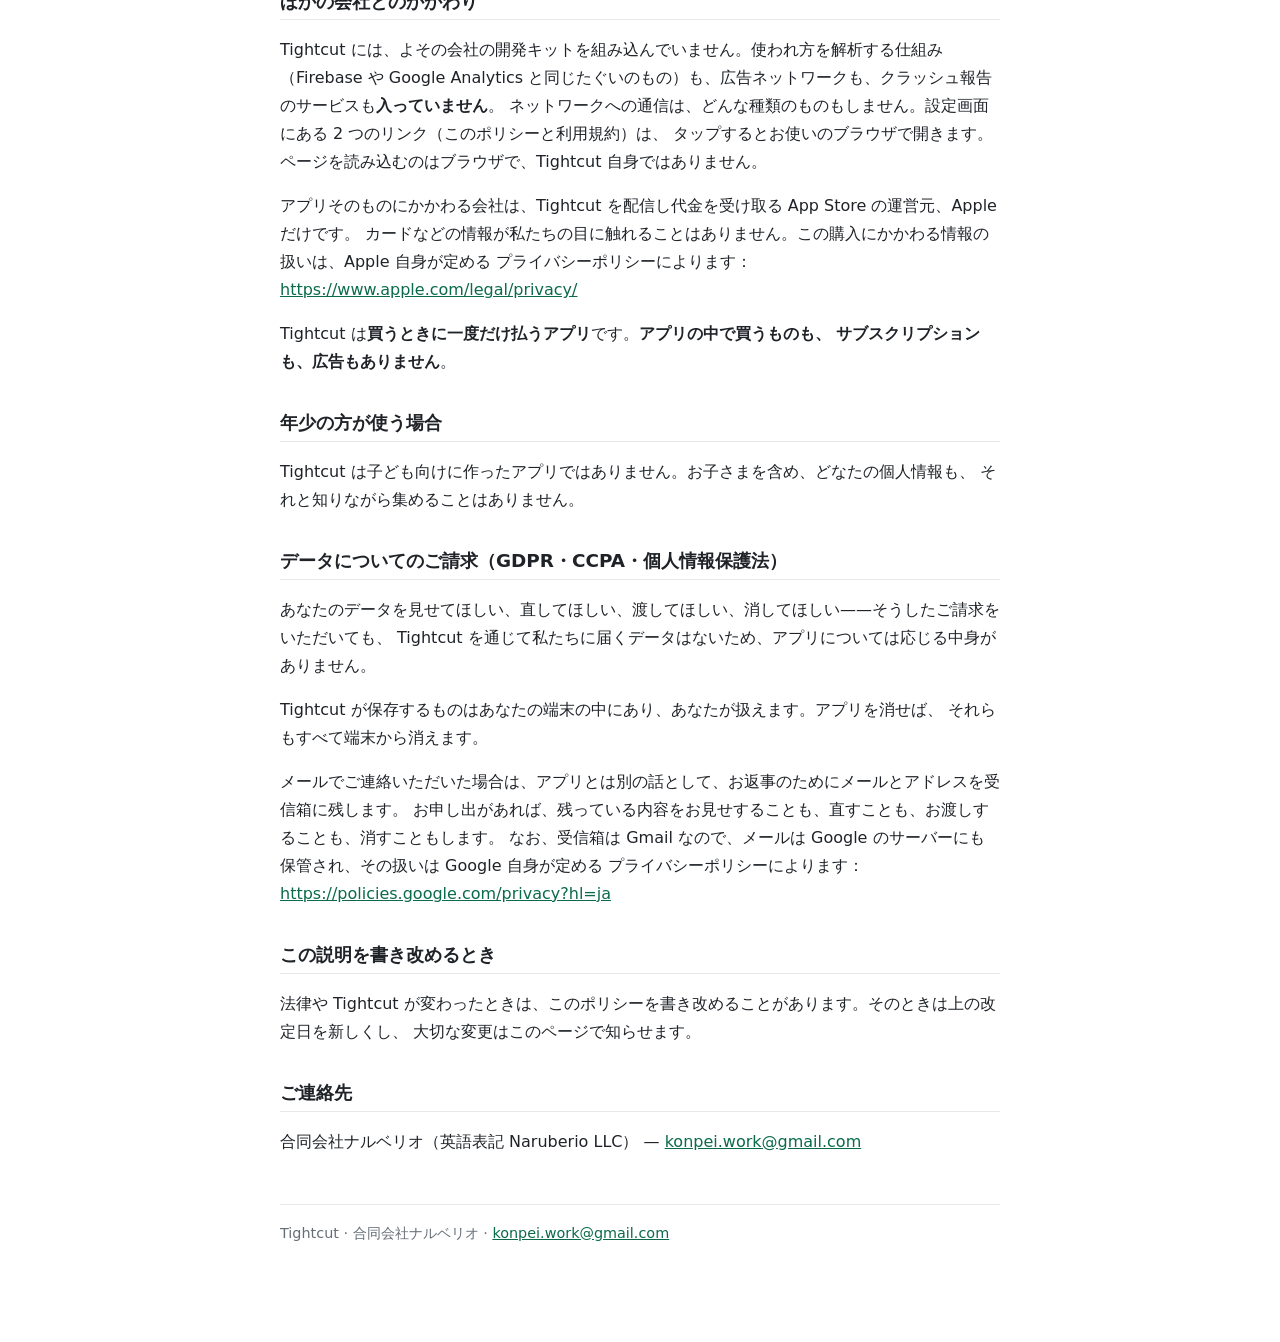
==== commit 9ee3362c: "[docs]: 1.0.2 の言い直し・フィラーの候補に合わせて、端末内の音声認識の記述を直す（KAN-1236） - プライバシーポリシー（en・ja）: 「語を認識しない」の文を、「人の声で判定す" ====
--- a/privacy-policy-ja.html
+++ b/privacy-policy-ja.html
@@ -9,7 +9,7 @@
 <body>
   <p class="meta"><a href="privacy-policy.html" lang="en" hreflang="en">English</a> · <a href="index.html">Tightcut の案内へ</a></p>
   <h1>プライバシーポリシー — Tightcut</h1>
-  <p class="meta">改定日：2026 年 10 月 6 日</p>
+  <p class="meta">改定日：2026 年 11 月 8 日</p>
 
   <p>録画から話していない間を削って短くする iPhone アプリ <strong>Tightcut</strong> を使ったとき、
   情報がどうなるのかを、提供元の合同会社ナルベリオ（以下、私たち）がご説明します。</p>
@@ -32,12 +32,25 @@
   <h3>手を加えるとき</h3>
   <ul>
     <li><strong>無音を探す。</strong> 音の大きさが時間とともにどう動くかを、端末の上で測ります。
-    話を文字にしたり、単語を聞き分けたり、誰の声かを見分けたりは<strong>しません</strong>。</li>
+    「人の声で判定する」がオンのとき（最初はオンです）は、iOS に備わっている音の分類器が、短い区切りごとに
+    人の声らしいかどうかも見ます。この判定は言葉を取り出さず、これも端末の上で動きます。どちらも、
+    誰の声かを見分けることはしません。</li>
+    <li><strong>言い直しとつなぎの声の候補を挙げる。</strong> 無音の調整にある「話し言葉も見る」を
+    オンにしたときだけ行います。最初はオフです。オンにすると、動画の中の話している区間を 1 つずつ、
+    この iPhone の中の Apple の音声認識に渡します。認識には端末の中だけで処理するよう指定しています。
+    返ってきた言葉から、言いかけて頭から言い直した文と、「えー」「あの」のようなつなぎの声だけでできた区間を、
+    落とす区間の一覧に加えます。どれもタップすれば残せます。選んだ言語をこの iPhone の中で聞き取れないときは、
+    スイッチはオンになりません。端末の中で聞き取れなかった区間は、候補にならないだけです。話し声をよそへ送って聞き取らせる仕組みは持っていません。
+    音声は動画に入っているものを読むだけで、録音はしません。</li>
     <li><strong>背景を変える。</strong> 人物を見つけるのは、端末の中で動く Apple の Vision フレームワークです。
     グリーンバックを使うときは、色を手がかりに背景を見分けます。映像のコマが端末から出ていくことはなく、
     何かを学習させる材料にもしません。</li>
     <li><strong>逆再生にする。</strong> 映像と音声を、端末の中で後ろから順に並べ直します。</li>
   </ul>
+  <p>候補のために聞き取った言葉は、候補を選ぶことと、一覧の各行に添える手がかりにだけ使います。
+  置き場所はアプリのメモリの中だけで、ファイルにも設定にもログにも書きません。別の素材を開く、
+  「最初から」を押す、「話し言葉も見る」をオフにする、のいずれかで捨てます。音声も言葉も iPhone の外へは出ません。
+  書き起こした文書や字幕をお渡しすることもありません。</p>
   <p>オンにした処理は、iPhone の上で 1 回の書き出しとしてまとめて走ります。よそで順番待ちをすることも、
   アップロードすることも、離れた場所で処理することもありません。</p>
 
@@ -55,17 +68,25 @@
   </ul>
 
   <h3>仕上がりを取り出すとき</h3>
-  <p>権限が要るのは<strong>「写真に保存」</strong>だけで、iOS が許可を尋ねるのもそのボタンを押したときだけです。
+  <p>取り出し方のうち権限が要るのは<strong>「写真に保存」</strong>だけで、iOS が許可を尋ねるのもそのボタンを押したときだけです。
   Tightcut が求めるのは<strong>「追加のみ」</strong>のアクセスで、ライブラリに新しい動画を加えることはできても、
   中身を<strong>読むことはできません</strong>。断っていただいてもかまいません。<strong>「共有」</strong>と
   <strong>「ファイルに保存」</strong>は、権限なしで使えます。</p>
-  <p>カメラ、マイク、連絡先、位置情報、ヘルスケア、Bluetooth へのアクセスは、どれも求めません。</p>
+  <h3>音声認識の権限</h3>
+  <p><strong>音声認識</strong>の権限が要るのは「話し言葉も見る」だけです。初めてオンにしたとき、
+  シートの中に「動画の話し声を、この iPhone の中で聞き取って候補を探します」という 1 文と、
+  <strong>「続ける」</strong>・<strong>「やめる」</strong>のボタンを出します。iOS が許可を尋ねるのは
+  「続ける」を選んだあとだけで、起動したときや素材を取り込んだときに尋ねることはありません。
+  許可しなかったときや「やめる」を選んだときは、スイッチがオフに戻ります。無音カット・背景の差し替え・
+  逆再生は、この権限がなくても使えます。</p>
+  <p>写真への追加と音声認識のほかに、カメラ、マイク、連絡先、位置情報、ヘルスケア、Bluetooth へのアクセスは、どれも求めません。</p>
 
   <h2 id="collected">アプリから私たちに届くもの：なし</h2>
   <p>Tightcut は<strong>個人情報を集めません</strong>。種類ごとに見ていくと次のとおりです。</p>
   <ul>
     <li><strong>お名前・メールアドレスなどの連絡先</strong> — 集めません。作っていただくアカウントがありません。</li>
     <li><strong>動画・音声・画像・ファイル</strong> — 集めません。端末の上で扱い、送り出すことはありません。</li>
+    <li><strong>話し声から聞き取った言葉</strong> — 集めません。素材を扱っている間、端末の上のアプリのメモリにあるだけです。</li>
     <li><strong>位置情報</strong> — 集めません。使う機能がありません。</li>
     <li><strong>端末の識別子や広告用の識別子</strong> — 集めません。追跡も広告もしていません。</li>
     <li><strong>使われ方の統計やクラッシュの記録</strong> — 集めません。そのための解析キットや
@@ -82,7 +103,7 @@
   <table>
     <tr><th>理由コード</th><th>機能の区分</th><th>使いみち</th></tr>
     <tr><td><code>CA92.1</code></td><td>UserDefaults</td><td>次に開いたときのために選んだ値を覚えておく
-    （感度、自分で決めたしきい値、前後の余白、速度、並び、音声、切り抜きの品質）</td></tr>
+    （感度、自分で決めたしきい値、前後の余白、人の声で判定するか、話し言葉も見るかとその言語、速度、並び、音声、切り抜きの品質）</td></tr>
     <tr><td><code>0A2A.1</code></td><td>ファイルのタイムスタンプ</td><td>Tightcut 自身の作業ファイルを作る・消す、
     端末のバックアップから外す</td></tr>
   </table>
